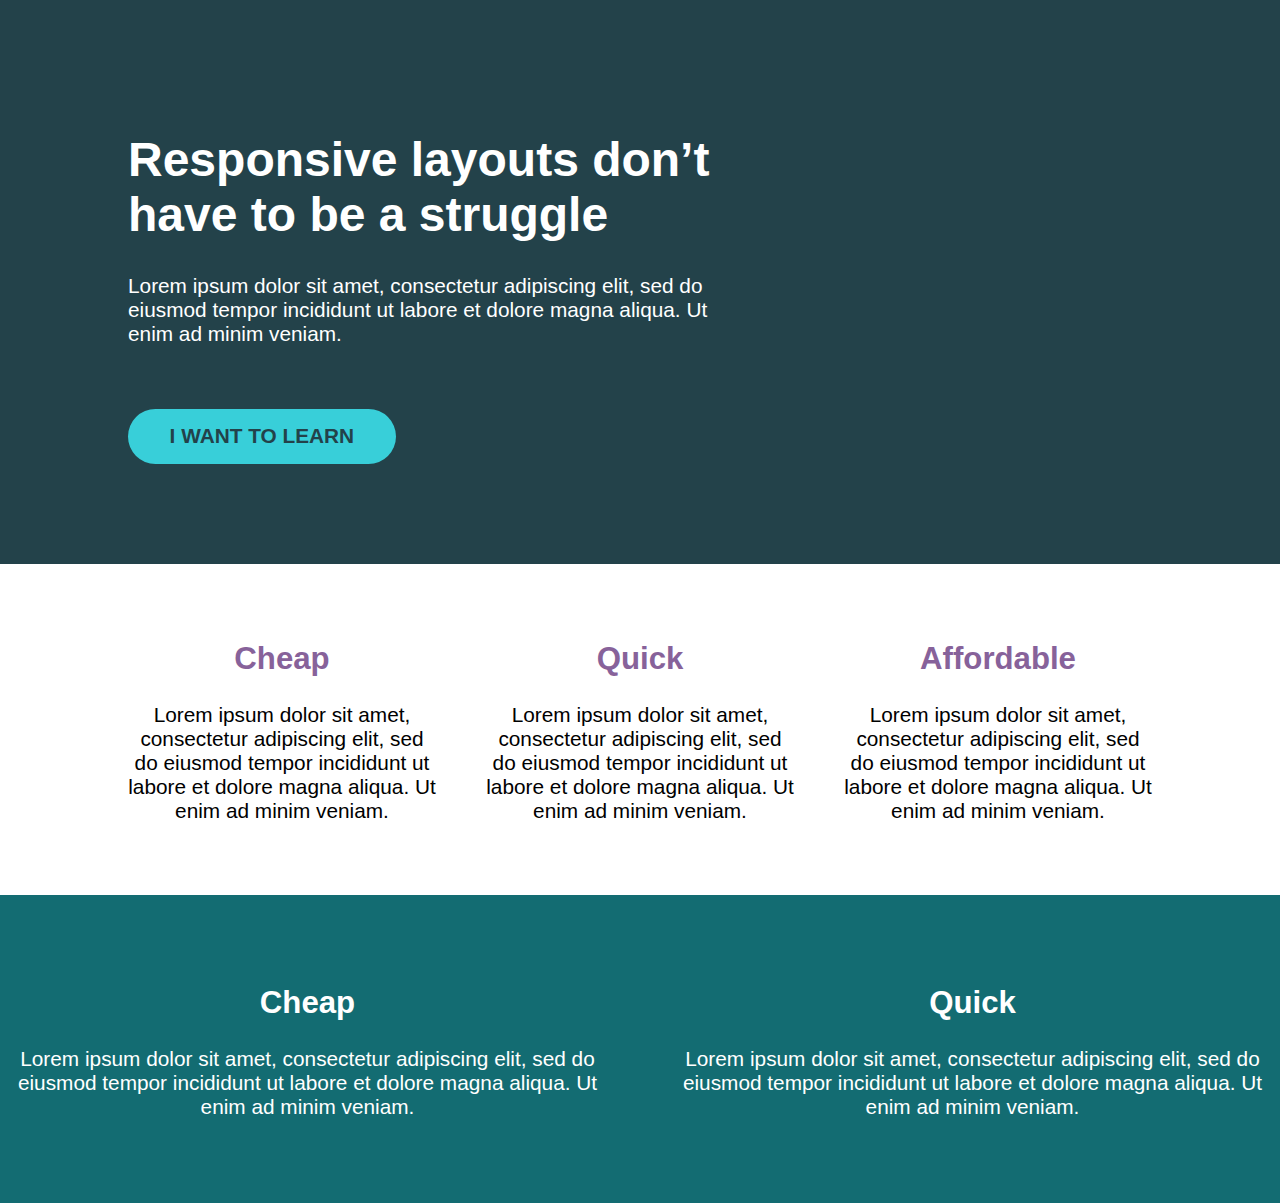
==== Flexbox challenge 1/index.html @ 6e8dc227 "Flexbox" ====
<!DOCTYPE html>
<html lang="en">
<head> 
    <meta charset="UTF-8">
    <meta name="viewport" content="width=device-width, initial-scale=1.0">
    <title>Day 01</title>
 
    <link rel="stylesheet" href="style.css">
</head>
<body>

    <div class="hero">
        <div class="container">
          <div class="hero__text">
            <h1>Responsive layouts don’t have to be a struggle</h1>
            <p>Lorem ipsum dolor sit amet, consectetur adipiscing elit, sed do eiusmod tempor incididunt ut labore et dolore magna aliqua. Ut enim ad minim veniam.</p>
            <a href="#" class="btn">I want to learn</a>
          </div>
        </div>
      </div>

      <div class="container">
        <div class="row">
          <div class="col">
            <h2>Cheap</h2>
            <p>Lorem ipsum dolor sit amet, consectetur adipiscing elit, sed do eiusmod tempor incididunt ut labore et dolore magna aliqua. Ut enim ad minim veniam.</p>
          </div>
          <div class="col">
            <h2>Quick</h2>
            <p>Lorem ipsum dolor sit amet, consectetur adipiscing elit, sed do eiusmod tempor incididunt ut labore et dolore magna aliqua. Ut enim ad minim veniam.</p>
          </div>
          <div class="col">
            <h2>Affordable</h2>
            <p>Lorem ipsum dolor sit amet, consectetur adipiscing elit, sed do eiusmod tempor incididunt ut labore et dolore magna aliqua. Ut enim ad minim veniam.</p>
          </div>
        </div>
      </div>
      <div class="footer">
        
      <div class="row">
      <div class="col">
        <h2>Cheap</h2>
        <p>Lorem ipsum dolor sit amet, consectetur adipiscing elit, sed do eiusmod tempor incididunt ut labore et dolore magna aliqua. Ut enim ad minim veniam.</p>
      </div>
      <div class="col">
        <h2>Quick</h2>
        <p>Lorem ipsum dolor sit amet, consectetur adipiscing elit, sed do eiusmod tempor incididunt ut labore et dolore magna aliqua. Ut enim ad minim veniam.</p>
      </div>
    </div>
</div>

</body>
</html>
---- Flexbox challenge 1/style.css ----
/* 
////// For this challenge ///////

- You will have to modify the HTML

- You can add new classes in the HTML
  if you need to

// Requirements
1. The headings in the first row must be
   a different color
2. The two .col at the bottom must go next
   to one another as per the design specs
   provided
3. The section at the bottom should have
   a dark background color and a different
   color of text
4. I've removed the "gap" that I created 
   during the demo, so you'll have to 
   add it back in
*/

*,
*::before,
*::after {
  box-sizing: border-box;
}

body {
  margin: 0;
  font-family: "Roboto", sans-serif;
  font-size: 1.3rem;
}

h1 {
  font-size: 3rem;
}

.container {
  width: 80%;
  max-width: 1100px;
  margin: 0 auto;
}

.row {
  /* display: flex => flex container */
  display: flex;

  gap: 50px;
  padding-top: 5%;
  padding-bottom: 5%;
}

.col {
  /* these are now flex items */
  width: 100%;
}

.hero {
  padding: 100px 0;
  background-color: #23424a;
  color: #fff;
}

.hero__text {
  width: 60%;
  text-align: left;
}

.hero p {
  margin-bottom: 3em;
  font-weight: lighter;
}
.col p {
  font-weight: 200;
}
.container .col h2 {
  color: #87629a;
}

.container .col {
  text-align: center;
}
.btn {
  display: inline-block;
  text-decoration: none;
  text-transform: uppercase;
  color: #23424a;
  font-weight: 900;
  background-color: #38cfd9;
  padding: 0.75em 2em;
  border-radius: 100px;
}

.btn:hover,
.btn:focus {
  opacity: 0.75;
}
.footer .row {
  background-color: #136c72;
}
.footer .row {
  color: #fff;
  padding-top: 5%;
  padding-bottom: 5%;
  text-align: center;
  margin: 0 auto;
}
.footer .col {
  margin: 0 auto;
}
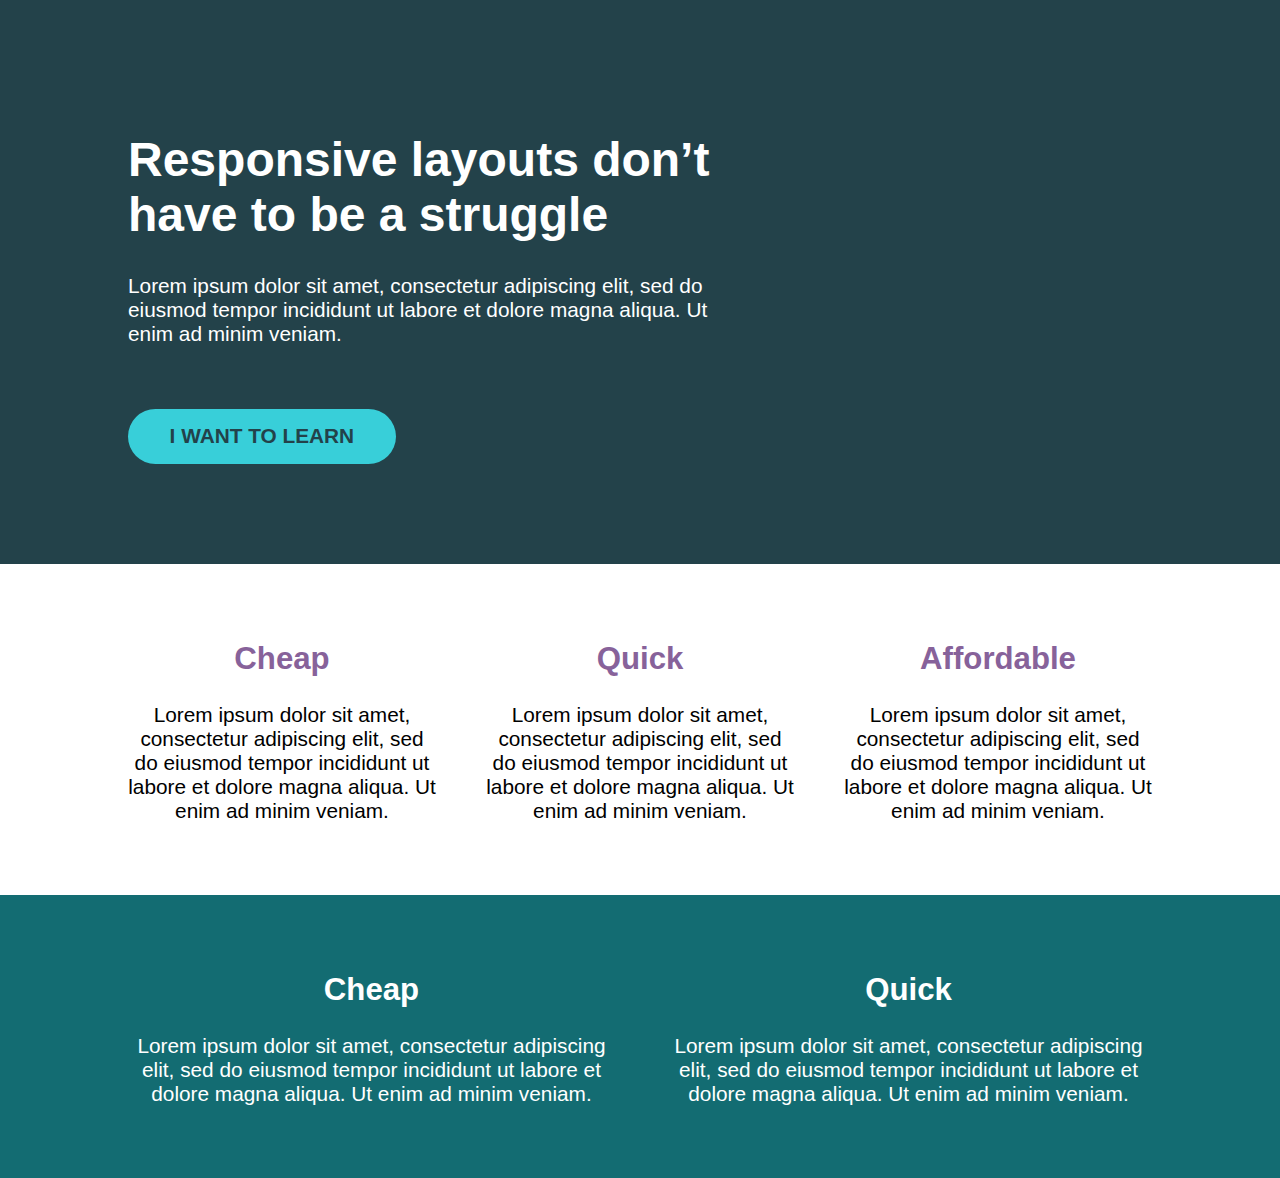
==== commit 884d763f: "Flexbox challenge" ====
--- a/Flexbox challenge 1/index.html
+++ b/Flexbox challenge 1/index.html
@@ -18,7 +18,7 @@
           </div>
         </div>
       </div>
-
+      <section class="three-col">
       <div class="container">
         <div class="row">
           <div class="col">
@@ -35,8 +35,9 @@
           </div>
         </div>
       </div>
-      <div class="footer">
-        
+    </section>
+      <section class="two-col">
+        <div class="container">
       <div class="row">
       <div class="col">
         <h2>Cheap</h2>
@@ -48,6 +49,7 @@
       </div>
     </div>
 </div>
+      </section>
 
 </body>
 </html>--- a/Flexbox challenge 1/style.css
+++ b/Flexbox challenge 1/style.css
@@ -74,7 +74,7 @@
 .col p {
   font-weight: 200;
 }
-.container .col h2 {
+.three-col h2 {
   color: #87629a;
 }
 
@@ -96,9 +96,7 @@
 .btn:focus {
   opacity: 0.75;
 }
-.footer .row {
-  background-color: #136c72;
-}
+
 .footer .row {
   color: #fff;
   padding-top: 5%;
@@ -106,6 +104,7 @@
   text-align: center;
   margin: 0 auto;
 }
-.footer .col {
-  margin: 0 auto;
+.two-col {
+  background-color: #136c72;
+  color: #fff;
 }
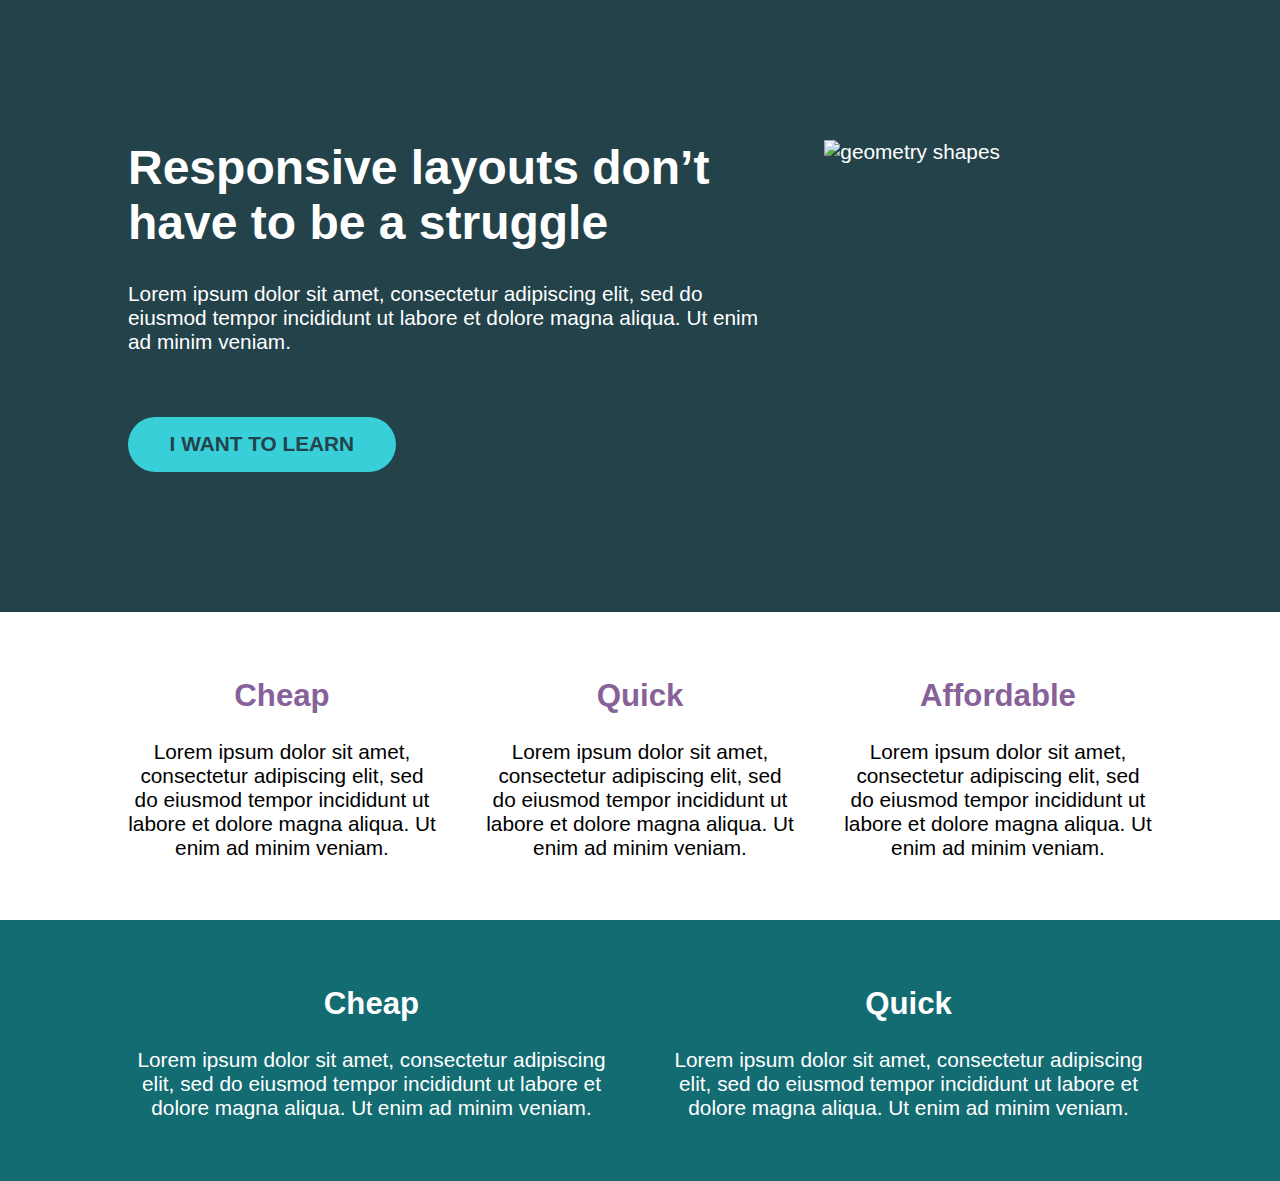
==== commit 6198d0e1: "First commit" ====
--- a/Flexbox challenge 1/index.html
+++ b/Flexbox challenge 1/index.html
@@ -10,11 +10,16 @@
 <body>
 
     <div class="hero">
-        <div class="container">
+        <div class="container row">
           <div class="hero__text">
             <h1>Responsive layouts don’t have to be a struggle</h1>
             <p>Lorem ipsum dolor sit amet, consectetur adipiscing elit, sed do eiusmod tempor incididunt ut labore et dolore magna aliqua. Ut enim ad minim veniam.</p>
             <a href="#" class="btn">I want to learn</a>
+          </div>
+          <div class="hero__img">
+            <img src="img/Et ça se dit chrétien.jpeg" alt="geometry shapes">
+          </div>
+
           </div>
         </div>
       </div>
@@ -49,7 +54,6 @@
       </div>
     </div>
 </div>
-      </section>
 
 </body>
 </html>--- a/Flexbox challenge 1/style.css
+++ b/Flexbox challenge 1/style.css
@@ -34,8 +34,11 @@
 
 h1 {
   font-size: 3rem;
+  margin-top: 0;
 }
-
+img {
+  max-width: 100%;
+}
 .container {
   width: 80%;
   max-width: 1100px;
@@ -43,16 +46,13 @@
 }
 
 .row {
-  /* display: flex => flex container */
   display: flex;
-
   gap: 50px;
-  padding-top: 5%;
-  padding-bottom: 5%;
+  justify-content: space-between;
+  padding: 40px 0;
 }
 
 .col {
-  /* these are now flex items */
   width: 100%;
 }
 
@@ -63,10 +63,12 @@
 }
 
 .hero__text {
-  width: 60%;
-  text-align: left;
+  width: 62%;
 }
-
+.hero__img {
+  align-self: flex-start;
+  width: 32%;
+}
 .hero p {
   margin-bottom: 3em;
   font-weight: lighter;
@@ -96,14 +98,6 @@
 .btn:focus {
   opacity: 0.75;
 }
-
-.footer .row {
-  color: #fff;
-  padding-top: 5%;
-  padding-bottom: 5%;
-  text-align: center;
-  margin: 0 auto;
-}
 .two-col {
   background-color: #136c72;
   color: #fff;
